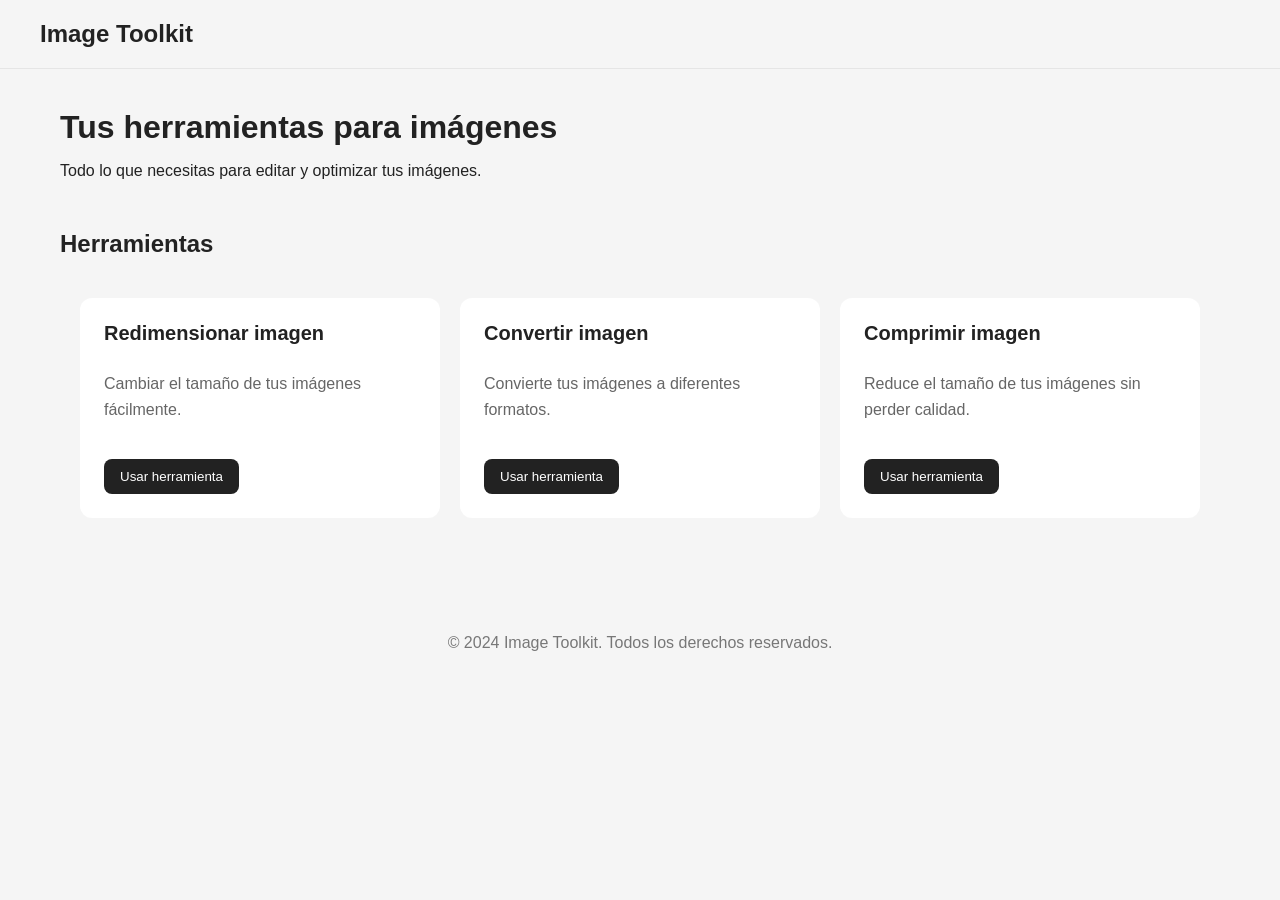
==== index.html @ 68550a54 "Toolkit Domingo 6 de septiembre del 2026" ====
<!doctype html>
<html lang="es">
  <head>
    <meta charset="UTF-8" />
    <meta name="viewport" content="width=device-width, initial-scale=1.0" />
    <title>Document</title>
    <link rel="stylesheet" href="CSS/style.css" />
  </head>
  <body>
    <header>
      <h1>Image Toolkit</h1>

      <nav>
        <a href="#"></a>
        <a href="#"></a>
      </nav>

    </header>

    <main>
        <h2>Tus herramientas para imágenes</h2>
        <p>Todo lo que necesitas para editar y optimizar tus imágenes.</p>

        <section>
            <h2>Herramientas</h2>

            <div class="tools">
                <article class="tool">
                    <h3>Redimensionar imagen</h3>
                    <p>Cambiar el tamaño de tus imágenes fácilmente.</p>
                    <button>Usar herramienta</button>
                </article>

                <article class="tool">
                    <h3>Convertir imagen</h3>
                    <p>Convierte tus imágenes a diferentes formatos.</p>
                    <button>Usar herramienta</button>
                </article>

                <article class="tool">
                    <h3>Comprimir imagen</h3>
                    <p>Reduce el tamaño de tus imágenes sin perder calidad.</p>
                    <button>Usar herramienta</button>
                </article>
            </div>
        </section>
    </main>

    <footer>
        <p>&copy; 2024 Image Toolkit. Todos los derechos reservados.</p>
    </footer>
  </body>
</html>
---- CSS/style.css ----
* {
    box-sizing: border-box;
}

body {
    margin: 0;
}

body{
    font-family:Arial, Helvetica, sans-serif;
    background-color: #f5f5f5f1;
    color: #222;
}

header {
    padding: 20px 40px;
    display: flex;
    justify-content: space-between;
    align-items: center;
}

nav {
    display: flex;
    gap: 20px;
}

nav a {
    text-decoration: none;
    color: #222;
}

.tools {
    display:grid;
    grid-template-columns: repeat(3, 1fr);
    gap: 20px;
    padding: 20px;
}

article {
    background-color: white;
    padding: 24px;
    border-radius: 12px;
}

main {
    max-width: 1200px;
    margin: 40px auto;
    padding: 0 20px;
}

main > h2 {
    font-size: 32px;
    margin-bottom: 10px;
}

.tools article h3 {
   margin-top: 0;
}

.tools article p {
   color: #666;
}

button {
    border: none;
    padding: 10px 16px;
    border-radius: 8px;
    cursor: pointer;
}

header {
   border-bottom: 1px solid #e5e5e5;
}

header h1 {
    font-size: 24px;
    margin: 0;
}

nav a {
    transition: color 0.2s ease;
}

button {
    background-color: #222;
    color: white;
    transition: background-color 0.2s ease,opacity 0.2s ease;
}

button:hover {
   transform: translateY(-2px);
   opacity: 0.9;
}

footer {
    text-align: center;
    padding: 40px 20px;
    color: #777;
}

@media (max-width: 700px) {
    header {
        flex-direction: column;
        gap: 15px;
        padding: 20px;
    }

    .tools {
        grid-template-columns: 1fr;
    }
}

section {
    margin-top: 50px;
}

.tools article {
    display: flex;
    flex-direction: column;
}

.tools article button {
    margin-top: auto;
    align-self: flex-start;
}

.tool article:hover {
    transform: translateY(-4px);
}

.tools article {
    transition: transform 0.2s ease;
}

.tools article {
    min-height: 220px;
}

.tools article h3 {
    font-size: 20px;
    margin-bottom: 10px;
}

.tools article p {
    line-height: 1.6;
}
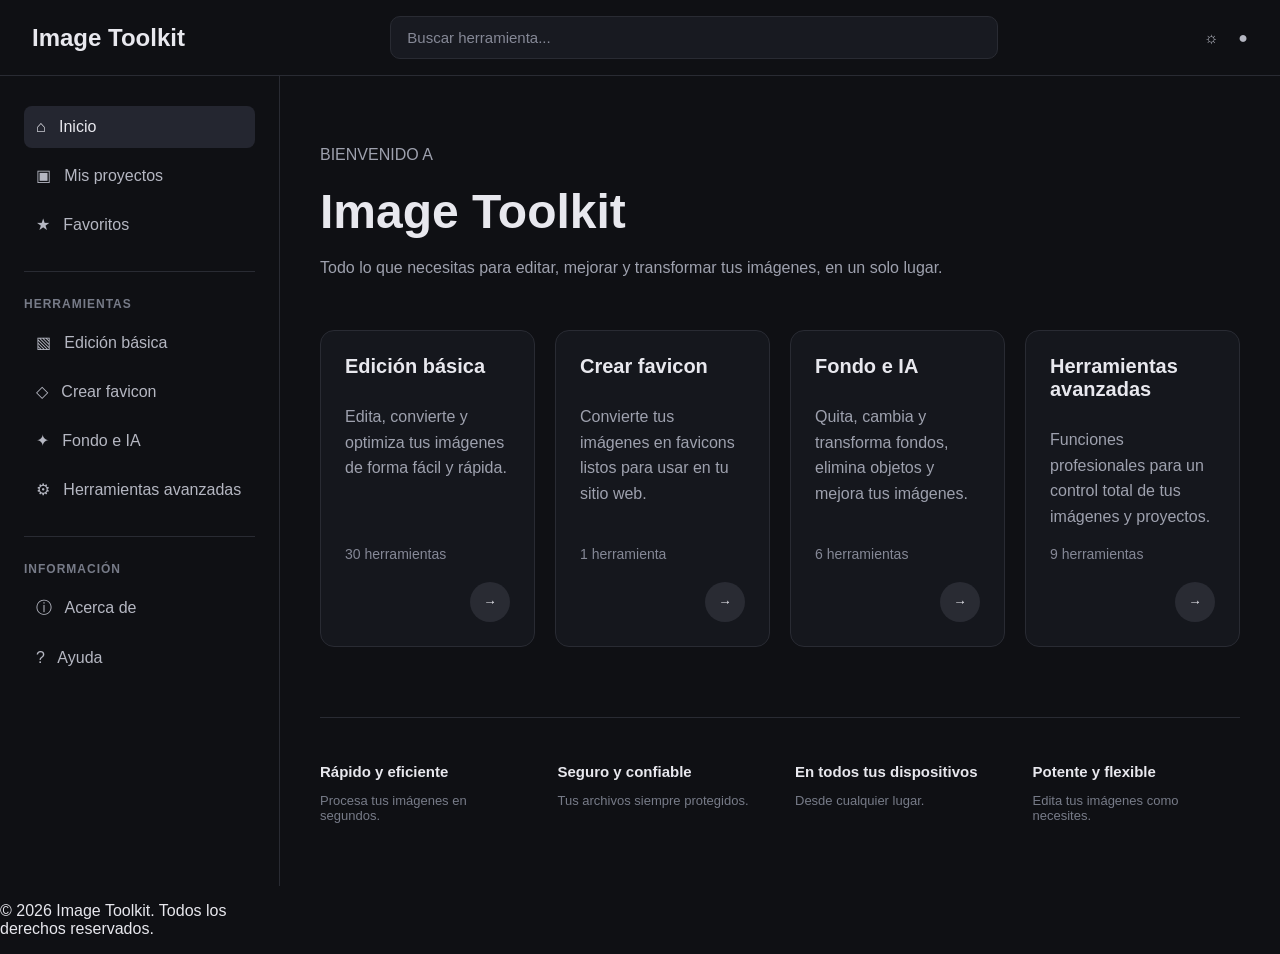
==== commit cffe3917: "image toolkit reestructuración" ====
--- a/index.html
+++ b/index.html
@@ -10,44 +10,108 @@
     <header>
       <h1>Image Toolkit</h1>
 
+      <div class="search">
+        <input type="text" placeholder="Buscar herramienta...">
+      </div>
+
       <nav>
-        <a href="#"></a>
-        <a href="#"></a>
+        <a href="#">☼</a>
+        <a href="#">●</a>
       </nav>
-
     </header>
 
+    <aside>
+      <a href="#" class="active">⌂ &nbsp; Inicio</a>
+      <a href="#">▣ &nbsp; Mis proyectos</a>
+      <a href="#">★ &nbsp; Favoritos</a>
+
+      <hr>
+
+      <p>HERRAMIENTAS</p>
+
+      <a href="#">▧ &nbsp; Edición básica</a>
+      <a href="#">◇ &nbsp; Crear favicon</a>
+      <a href="#">✦ &nbsp; Fondo e IA</a>
+      <a href="#">⚙ &nbsp; Herramientas avanzadas</a>
+
+      <hr>
+
+      <p>INFORMACIÓN</p>
+
+      <a href="#">ⓘ &nbsp; Acerca de</a>
+      <a href="#">? &nbsp; Ayuda</a>
+    </aside>
+
     <main>
-        <h2>Tus herramientas para imágenes</h2>
-        <p>Todo lo que necesitas para editar y optimizar tus imágenes.</p>
+      <section class="hero">
+        <p>BIENVENIDO A</p>
+        <h2>Image Toolkit</h2>
+        <p>Todo lo que necesitas para editar, mejorar y transformar tus
+          imágenes, en un solo lugar.</p>
+      </section>
 
-        <section>
-            <h2>Herramientas</h2>
+      <section class="tool-categories">
 
-            <div class="tools">
-                <article class="tool">
-                    <h3>Redimensionar imagen</h3>
-                    <p>Cambiar el tamaño de tus imágenes fácilmente.</p>
-                    <button>Usar herramienta</button>
-                </article>
+        <article class="tool-card">
+          <h3>Edición básica</h3>
+          <p>Edita, convierte y optimiza tus imágenes de forma fácil y
+            rápida.</p>
+          <span>30 herramientas</span>
+          <button>→</button>
+        </article>
 
-                <article class="tool">
-                    <h3>Convertir imagen</h3>
-                    <p>Convierte tus imágenes a diferentes formatos.</p>
-                    <button>Usar herramienta</button>
-                </article>
+        <article class="tool-card">
+          <h3>Crear favicon</h3>
+          <p>Convierte tus imágenes en favicons listos para usar en tu sitio
+            web.</p>
+          <span>1 herramienta</span>
+          <button>→</button>
+        </article>
 
-                <article class="tool">
-                    <h3>Comprimir imagen</h3>
-                    <p>Reduce el tamaño de tus imágenes sin perder calidad.</p>
-                    <button>Usar herramienta</button>
-                </article>
-            </div>
-        </section>
+        <article class="tool-card">
+          <h3>Fondo e IA</h3>
+          <p>Quita, cambia y transforma fondos, elimina objetos y mejora tus
+            imágenes.</p>
+          <span>6 herramientas</span>
+          <button>→</button>
+        </article>
+
+        <article class="tool-card">
+          <h3>Herramientas avanzadas</h3>
+          <p>Funciones profesionales para un control total de tus imágenes y
+            proyectos.</p>
+          <span>9 herramientas</span>
+          <button>→</button>
+        </article>
+
+      </section>
+
+      <section class="features">
+        <div>
+          <h3>Rápido y eficiente</h3>
+          <p>Procesa tus imágenes en segundos.</p>
+        </div>
+
+        <div>
+          <h3>Seguro y confiable</h3>
+          <p>Tus archivos siempre protegidos.</p>
+        </div>
+
+        <div>
+          <h3>En todos tus dispositivos</h3>
+          <p>Desde cualquier lugar.</p>
+        </div>
+
+        <div>
+          <h3>Potente y flexible</h3>
+          <p>Edita tus imágenes como necesites.</p>
+        </div>
+      </section>
+
     </main>
 
     <footer>
-        <p>&copy; 2024 Image Toolkit. Todos los derechos reservados.</p>
+      <p>&copy; 2026 Image Toolkit. Todos los derechos reservados.</p>
     </footer>
   </body>
 </html>
--- a/CSS/style.css
+++ b/CSS/style.css
@@ -4,20 +4,57 @@
 
 body {
     margin: 0;
-}
-
-body{
-    font-family:Arial, Helvetica, sans-serif;
-    background-color: #f5f5f5f1;
-    color: #222;
-}
+    font-family: Arial, Helvetica, sans-serif;
+    background-color: #0f1014;
+    color: #e8e8ee;
+
+    display: grid;
+    grid-template-columns: 280px 1fr;
+    grid-template-rows: 76px 1fr;
+    min-height: 100vh;
+}
+
+/* HEADER */
 
 header {
-    padding: 20px 40px;
+    grid-column: 1 / -1;
+
+    padding: 20px 32px;
     display: flex;
     justify-content: space-between;
     align-items: center;
-}
+
+    border-bottom: 1px solid #292b33;
+}
+
+header h1 {
+    font-size: 24px;
+    margin: 0;
+}
+
+/* BUSCADOR */
+
+.search {
+    width: 50%;
+}
+
+.search input {
+    width: 100%;
+    padding: 12px 16px;
+
+    background-color: #181a21;
+    border: 1px solid #292b33;
+    border-radius: 10px;
+
+    color: #e8e8ee;
+    font-size: 15px;
+}
+
+.search input::placeholder {
+    color: #858896;
+}
+
+/* NAVEGACIÓN */
 
 nav {
     display: flex;
@@ -26,121 +63,239 @@
 
 nav a {
     text-decoration: none;
-    color: #222;
-}
-
-.tools {
-    display:grid;
-    grid-template-columns: repeat(3, 1fr);
+    color: #b5b7c2;
+
+    transition: color 0.2s ease;
+}
+
+nav a:hover {
+    color: #d8d9e2;
+}
+
+/* SIDEBAR */
+
+aside {
+    grid-column: 1;
+    grid-row: 2;
+
+    padding: 30px 24px;
+
+    border-right: 1px solid #292b33;
+}
+
+aside a {
+    display: block;
+
+    padding: 12px;
+    margin-bottom: 6px;
+
+    text-decoration: none;
+    color: #b5b7c2;
+
+    border-radius: 8px;
+}
+
+aside a:hover {
+    background-color: #191b22;
+    color: #e8e8ee;
+}
+
+aside hr {
+    border: none;
+    border-top: 1px solid #292b33;
+    margin: 25px 0;
+}
+
+aside p {
+    color: #777b88;
+    font-size: 14px;
+}
+
+/* CONTENIDO PRINCIPAL */
+
+main {
+    grid-column: 2;
+    grid-row: 2;
+
+    max-width: 1200px;
+    width: 100%;
+
+    margin: 0 auto;
+    padding: 50px 40px;
+}
+
+/* BIENVENIDA */
+
+.hero {
+    margin-bottom: 50px;
+}
+
+.hero h2 {
+    font-size: 48px;
+    margin: 10px 0;
+}
+
+.hero p {
+    color: #9ea1ae;
+    line-height: 1.6;
+}
+
+/* TARJETAS */
+
+.tool-categories {
+    display: grid;
+    grid-template-columns: repeat(4, 1fr);
     gap: 20px;
-    padding: 20px;
-}
-
-article {
-    background-color: white;
+}
+
+.tool-card {
+    min-height: 300px;
+
     padding: 24px;
-    border-radius: 12px;
-}
-
-main {
-    max-width: 1200px;
-    margin: 40px auto;
-    padding: 0 20px;
-}
-
-main > h2 {
-    font-size: 32px;
-    margin-bottom: 10px;
-}
-
-.tools article h3 {
-   margin-top: 0;
-}
-
-.tools article p {
-   color: #666;
-}
+
+    background-color: #15171d;
+    border: 1px solid #292b33;
+    border-radius: 14px;
+
+    display: flex;
+    flex-direction: column;
+
+    transition: transform 0.2s ease, border-color 0.2s ease;
+}
+
+.tool-card:hover {
+    transform: translateY(-4px);
+    border-color: #4a465b;
+}
+
+.tool-card h3 {
+    font-size: 20px;
+    margin: 0 0 10px;
+}
+
+.tool-card p {
+    color: #9ea1ae;
+    line-height: 1.6;
+}
+
+.tool-card span {
+    margin-top: auto;
+    color: #858896;
+    font-size: 14px;
+}
+
+/* BOTONES */
 
 button {
     border: none;
     padding: 10px 16px;
+
+    background-color: #292b33;
+    color: #e8e8ee;
+
     border-radius: 8px;
     cursor: pointer;
-}
-
-header {
-   border-bottom: 1px solid #e5e5e5;
-}
-
-header h1 {
-    font-size: 24px;
-    margin: 0;
-}
-
-nav a {
-    transition: color 0.2s ease;
-}
-
-button {
-    background-color: #222;
-    color: white;
-    transition: background-color 0.2s ease,opacity 0.2s ease;
+
+    transition: transform 0.2s ease, opacity 0.2s ease;
 }
 
 button:hover {
-   transform: translateY(-2px);
-   opacity: 0.9;
-}
-
-footer {
-    text-align: center;
-    padding: 40px 20px;
-    color: #777;
+    transform: translateY(-2px);
+    opacity: 0.9;
+}
+
+/* CARACTERÍSTICAS */
+
+.features {
+    display: grid;
+    grid-template-columns: repeat(4, 1fr);
+
+    gap: 30px;
+
+    margin-top: 70px;
+    padding-top: 30px;
+
+    border-top: 1px solid #292b33;
+}
+
+.features h3 {
+    font-size: 15px;
+    margin-bottom: 8px;
+}
+
+.features p {
+    color: #777b88;
+    font-size: 13px;
+}
+
+/* RESPONSIVE */
+
+@media (max-width: 900px) {
+    .tool-categories {
+        grid-template-columns: repeat(2, 1fr);
+    }
+
+    .features {
+        grid-template-columns: repeat(2, 1fr);
+    }
 }
 
 @media (max-width: 700px) {
+    body {
+        display: block;
+    }
+
     header {
         flex-direction: column;
         gap: 15px;
         padding: 20px;
     }
 
-    .tools {
+    .search {
+        width: 100%;
+    }
+
+    aside {
+        border-right: none;
+        border-bottom: 1px solid #292b33;
+    }
+
+    main {
+        padding: 30px 20px;
+    }
+
+    .hero h2 {
+        font-size: 36px;
+    }
+
+    .tool-categories {
         grid-template-columns: 1fr;
     }
-}
-
-section {
-    margin-top: 50px;
-}
-
-.tools article {
-    display: flex;
-    flex-direction: column;
-}
-
-.tools article button {
-    margin-top: auto;
-    align-self: flex-start;
-}
-
-.tool article:hover {
-    transform: translateY(-4px);
-}
-
-.tools article {
-    transition: transform 0.2s ease;
-}
-
-.tools article {
-    min-height: 220px;
-}
-
-.tools article h3 {
-    font-size: 20px;
-    margin-bottom: 10px;
-}
-
-.tools article p {
-    line-height: 1.6;
-}+
+    .features {
+        grid-template-columns: 1fr;
+    }
+}
+
+aside p {
+    margin: 0 0 10px;
+    color: #777b88;
+    font-size: 12px;
+    font-weight: bold;
+    letter-spacing: 1px;
+}
+
+aside a.active {
+    background-color: #242630;
+    color: #e8e8ee;
+}
+
+.tool-card button {
+    margin-top: 20px;
+    align-self: flex-end;
+    width: 40px;
+    height: 40px;
+    padding: 0;
+    border-radius: 50%;
+}
+
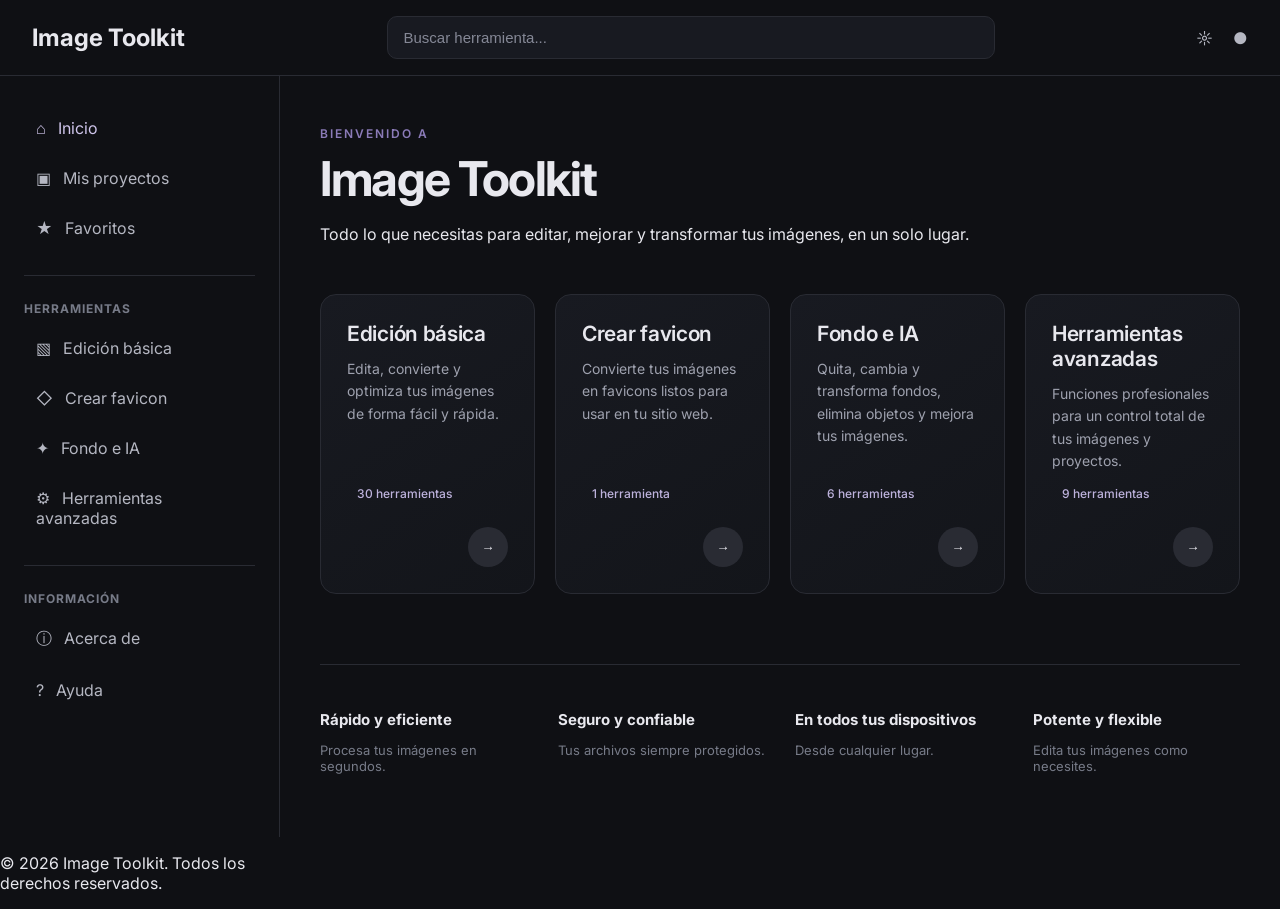
==== commit 2c1b02bb: "image toolkit Ajuste pequeño de algunas animaciones y ajuste de tarjetas, títulos y párrafos" ====
--- a/index.html
+++ b/index.html
@@ -5,6 +5,9 @@
     <meta name="viewport" content="width=device-width, initial-scale=1.0" />
     <title>Document</title>
     <link rel="stylesheet" href="CSS/style.css" />
+    <link rel="preconnect" href="https://fonts.googleapis.com">
+    <link rel="preconnect" href="https://fonts.gstatic.com" crossorigin>
+    <link href="https://fonts.googleapis.com/css2?family=Inter:wght@400;500;600;700&display=swap" rel="stylesheet">
   </head>
   <body>
     <header>
--- a/CSS/style.css
+++ b/CSS/style.css
@@ -2,9 +2,14 @@
     box-sizing: border-box;
 }
 
+:root{
+    --accent-color: #8b7bb8;
+    --acent-soft:#29243a;
+}
+
 body {
     margin: 0;
-    font-family: Arial, Helvetica, sans-serif;
+    font-family: 'Inter', sans-serif;
     background-color: #0f1014;
     color: #e8e8ee;
 
@@ -131,13 +136,18 @@
 }
 
 .hero h2 {
+    margin: 0 0 14px;
     font-size: 48px;
-    margin: 10px 0;
-}
-
-.hero p {
-    color: #9ea1ae;
-    line-height: 1.6;
+    font-weight: 700;
+    letter-spacing: -1.5px;
+}
+
+.hero p:first-child {
+     margin: 0 0 8px;
+     color: #8b7bb8;
+     font-size: 12px;
+     font-weight: 600;
+     letter-spacing: 2px;
 }
 
 /* TARJETAS */
@@ -150,38 +160,51 @@
 
 .tool-card {
     min-height: 300px;
-
-    padding: 24px;
-
-    background-color: #15171d;
+    padding: 26px; 
+    
+    background: linear-gradient(145deg, #181a21, #13151a);
+
     border: 1px solid #292b33;
-    border-radius: 14px;
+    border-radius: 16px;
 
     display: flex;
     flex-direction: column;
 
-    transition: transform 0.2s ease, border-color 0.2s ease;
+    transition: transform 0.2s ease, border-color 0.2s ease, box-shadow 0.2s ease;
 }
 
 .tool-card:hover {
     transform: translateY(-4px);
-    border-color: #4a465b;
+    border-color: #51476d;
+    box-shadow: 0 10px 30px rgba(0, 0, 0, 0.25);
 }
 
 .tool-card h3 {
-    font-size: 20px;
-    margin: 0 0 10px;
+   font-size: 21px;
+   font-weight: 600;
+   margin: 0 0 12px;
+   letter-spacing: -0.3px;
 }
 
 .tool-card p {
+    margin: 0;
     color: #9ea1ae;
     line-height: 1.6;
+    font-size: 14px;
 }
 
 .tool-card span {
-    margin-top: auto;
-    color: #858896;
-    font-size: 14px;
+    margin-top:auto;
+    align-self: flex-start;
+
+    padding: 6px 10px;
+
+    background-color: var(--accent--soft);
+    color: #bdb2dc;
+
+    border-radius: 6px;
+    font-size: 12px;
+    font-weight: 500;
 }
 
 /* BOTONES */
@@ -286,8 +309,8 @@
 }
 
 aside a.active {
-    background-color: #242630;
-    color: #e8e8ee;
+    background-color: var(--accent--soft);
+    color: #cfc5eb;
 }
 
 .tool-card button {
@@ -299,3 +322,10 @@
     border-radius: 50%;
 }
 
+aside a {
+    transition: background-color 0.2s ease, color 0.2s ease, transform 0.2s ease;
+}
+
+aside a:hover {
+    transform: translateX(4px);
+}
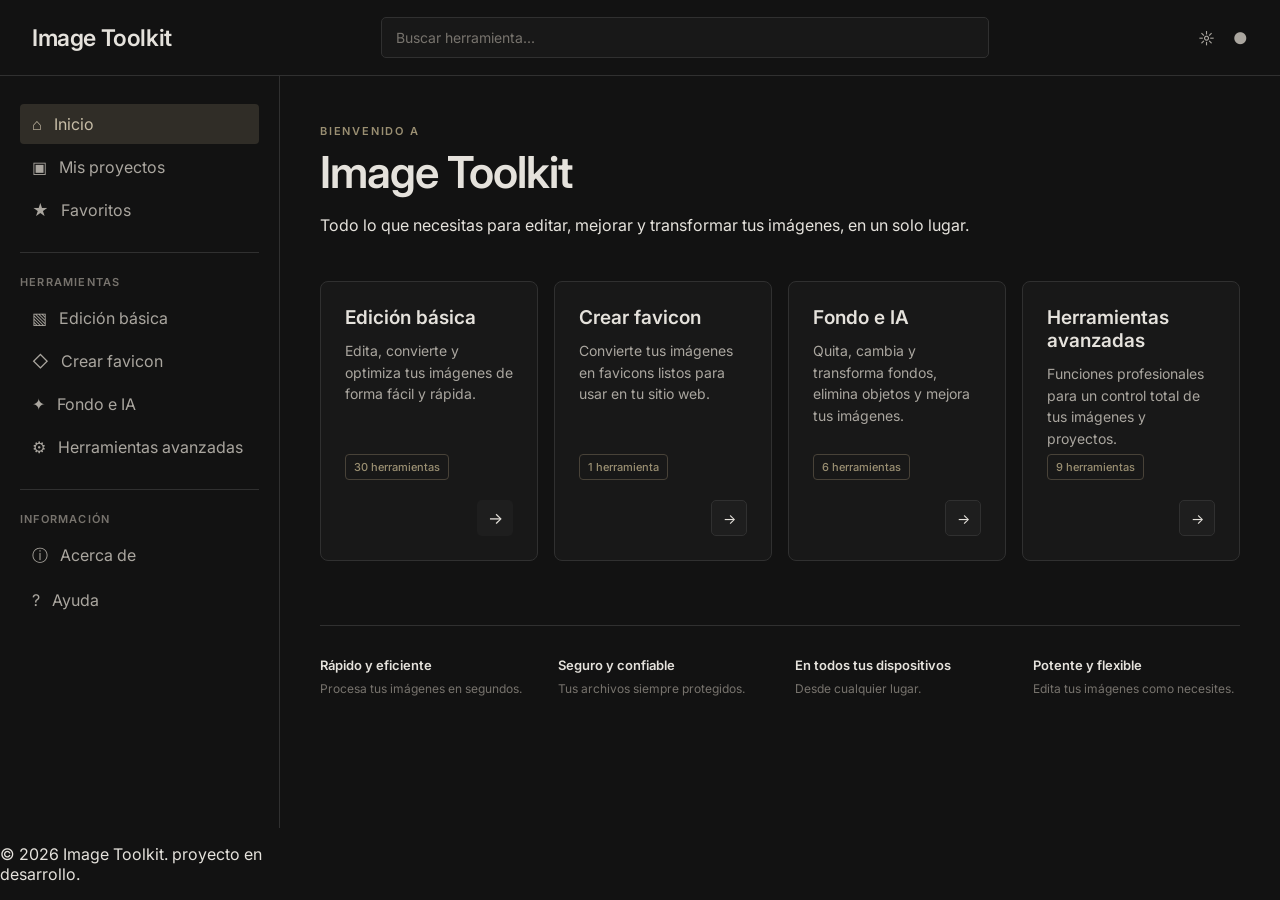
==== commit ab7528e4: "." ====
--- a/index.html
+++ b/index.html
@@ -4,7 +4,7 @@
     <meta charset="UTF-8" />
     <meta name="viewport" content="width=device-width, initial-scale=1.0" />
     <title>Document</title>
-    <link rel="stylesheet" href="CSS/style.css" />
+    <link rel="stylesheet" href="CSS/main.css" />
     <link rel="preconnect" href="https://fonts.googleapis.com">
     <link rel="preconnect" href="https://fonts.gstatic.com" crossorigin>
     <link href="https://fonts.googleapis.com/css2?family=Inter:wght@400;500;600;700&display=swap" rel="stylesheet">
@@ -60,7 +60,7 @@
           <p>Edita, convierte y optimiza tus imágenes de forma fácil y
             rápida.</p>
           <span>30 herramientas</span>
-          <button>→</button>
+          <a href="editors/edicion-basica.html" class="tool-button">→</a>
         </article>
 
         <article class="tool-card">
@@ -114,7 +114,7 @@
     </main>
 
     <footer>
-      <p>&copy; 2026 Image Toolkit. Todos los derechos reservados.</p>
+      <p>&copy; 2026 Image Toolkit. proyecto en desarrollo.</p>
     </footer>
   </body>
 </html>
--- a/CSS/main.css
+++ b/CSS/main.css
@@ -0,0 +1,511 @@
+* {
+    box-sizing: border-box;
+}
+
+:root {
+    --accent-color: #9a8f72;
+    --accent-soft: #302d27;
+
+    --background: #121212;
+    --surface: #181818;
+    --surface-light: #1e1e1e;
+
+    --border: #303030;
+
+    --text: #e5e2dc;
+    --text-soft: #aaa69f;
+    --text-muted: #77736d;
+}
+
+body {
+    margin: 0;
+    font-family: "Inter", sans-serif;
+
+    background-color: var(--background);
+    color: var(--text);
+
+    display: grid;
+
+    grid-template-columns: 280px 1fr;
+    grid-template-rows: 76px 1fr;
+
+    min-height: 100vh;
+}
+
+
+/* =========================
+   ANIMACIÓN DE ENTRADA
+   ========================= */
+
+@keyframes aparecer {
+    from {
+        opacity: 0;
+        transform: translateY(12px);
+    }
+
+    to {
+        opacity: 1;
+        transform: translateY(0);
+    }
+}
+
+header {
+    grid-column: 1 / -1;
+
+    padding: 20px 32px;
+
+    display: flex;
+    justify-content: space-between;
+    align-items: center;
+
+    border-bottom: 1px solid var(--border);
+
+    animation: aparecer 0.5s ease;
+}
+
+
+/* =========================
+   HEADER
+   ========================= */
+
+header h1 {
+    margin: 0;
+
+    font-size: 23px;
+    font-weight: 600;
+    letter-spacing: -0.4px;
+}
+
+
+/* =========================
+   BUSCADOR
+   ========================= */
+
+.search {
+    width: 50%;
+}
+
+.search input {
+    width: 100%;
+
+    padding: 11px 14px;
+
+    background-color: var(--surface);
+    border: 1px solid var(--border);
+    border-radius: 5px;
+
+    color: var(--text);
+    font-family: inherit;
+    font-size: 14px;
+
+    outline: none;
+}
+
+.search input:focus {
+    border-color: #55504a;
+}
+
+.search input::placeholder {
+    color: var(--text-muted);
+}
+
+
+/* =========================
+   NAVEGACIÓN
+   ========================= */
+
+nav {
+    display: flex;
+    gap: 18px;
+}
+
+nav a {
+    color: var(--text-soft);
+    text-decoration: none;
+
+    transition: color 0.15s ease;
+}
+
+nav a:hover {
+    color: var(--text);
+}
+
+
+/* =========================
+   SIDEBAR
+   ========================= */
+
+aside {
+    grid-column: 1;
+    grid-row: 2;
+
+    padding: 28px 20px;
+
+    border-right: 1px solid var(--border);
+
+    animation: aparecer 0.6s ease;
+}
+
+aside a {
+    display: block;
+
+    padding: 10px 12px;
+    margin-bottom: 3px;
+
+    color: var(--text-soft);
+    text-decoration: none;
+
+    border-radius: 4px;
+
+    transition:
+        background-color 0.15s ease,
+        color 0.15s ease,
+        transform 0.2s ease;
+}
+
+
+/* Animación lateral del menú */
+
+aside a:hover {
+    background-color: var(--surface-light);
+    color: var(--text);
+
+    transform: translateX(5px);
+}
+
+aside a.active {
+    background-color: var(--accent-soft);
+    color: #c7bda7;
+}
+
+aside hr {
+    border: none;
+    border-top: 1px solid var(--border);
+
+    margin: 22px 0;
+}
+
+aside p {
+    margin: 0 0 9px;
+
+    color: var(--text-muted);
+
+    font-size: 11px;
+    font-weight: 600;
+    letter-spacing: 1.2px;
+}
+
+
+/* =========================
+   CONTENIDO PRINCIPAL
+   ========================= */
+
+main {
+    grid-column: 2;
+    grid-row: 2;
+
+    max-width: 1200px;
+    width: 100%;
+
+    margin: 0 auto;
+
+    padding: 48px 40px;
+
+    animation: aparecer 0.7s ease;
+}
+
+
+/* =========================
+   BIENVENIDA
+   ========================= */
+
+.hero {
+    margin-bottom: 46px;
+}
+
+.hero h2 {
+    margin: 0 0 12px;
+
+    font-size: 44px;
+    font-weight: 600;
+    letter-spacing: -1px;
+}
+
+.hero p:first-child {
+    margin: 0 0 7px;
+
+    color: var(--accent-color);
+
+    font-size: 11px;
+    font-weight: 600;
+    letter-spacing: 1.8px;
+}
+
+
+/* =========================
+   TARJETAS
+   ========================= */
+
+.tool-categories {
+    display: grid;
+
+    grid-template-columns: repeat(4, 1fr);
+
+    gap: 16px;
+}
+
+.tool-card {
+    min-height: 280px;
+
+    padding: 24px;
+
+    background-color: var(--surface);
+
+    border: 1px solid var(--border);
+    border-radius: 8px;
+
+    display: flex;
+    flex-direction: column;
+
+    transition:
+        transform 0.25s ease,
+        border-color 0.2s ease,
+        background-color 0.2s ease;
+
+    animation: aparecer 0.7s ease backwards;
+}
+
+
+/* Entrada escalonada de las tarjetas */
+
+.tool-card:nth-child(1) {
+    animation-delay: 0.1s;
+}
+
+.tool-card:nth-child(2) {
+    animation-delay: 0.2s;
+}
+
+.tool-card:nth-child(3) {
+    animation-delay: 0.3s;
+}
+
+.tool-card:nth-child(4) {
+    animation-delay: 0.4s;
+}
+
+
+/* Animación de levantar tarjeta */
+
+.tool-card:hover {
+    transform: translateY(-7px);
+
+    background-color: var(--surface-light);
+    border-color: #44423e;
+}
+
+.tool-card h3 {
+    margin: 0 0 11px;
+
+    font-size: 19px;
+    font-weight: 600;
+}
+
+.tool-card p {
+    margin: 0;
+
+    color: var(--text-soft);
+
+    line-height: 1.55;
+    font-size: 14px;
+}
+
+.tool-card span {
+    margin-top: auto;
+    align-self: flex-start;
+
+    padding: 5px 8px;
+
+    background-color: transparent;
+
+    color: var(--accent-color);
+
+    border: 1px solid #484238;
+    border-radius: 4px;
+
+    font-size: 11px;
+    font-weight: 500;
+}
+
+
+/* =========================
+   BOTONES
+   ========================= */
+
+button {
+    border: 1px solid var(--border);
+
+    padding: 9px 15px;
+
+    background-color: var(--surface-light);
+    color: var(--text);
+
+    border-radius: 5px;
+
+    font-family: inherit;
+    font-size: 14px;
+
+    cursor: pointer;
+
+    transition:
+        background-color 0.15s ease,
+        border-color 0.15s ease,
+        transform 0.2s ease;
+}
+
+button:hover {
+    background-color: #252525;
+    border-color: #454545;
+
+    transform: translateY(-2px);
+}
+
+
+/* =========================
+   BOTÓN DE LAS TARJETAS
+   ========================= */
+
+.tool-card button,
+.tool-button {
+    margin-top: 20px;
+    align-self: flex-end;
+
+    width: 36px;
+    height: 36px;
+
+    padding: 0;
+
+    display: flex;
+    align-items: center;
+    justify-content: center;
+
+    border-radius: 5px;
+}
+
+.tool-button {
+    background-color: var(--surface-light);
+    color: var(--text);
+
+    text-decoration: none;
+    cursor: pointer;
+
+    transition:
+        background-color 0.15s ease,
+        border-color 0.15s ease,
+        transform 0.2s ease;
+}
+
+.tool-button:hover {
+    background-color: #292929;
+    border-color: #454545;
+
+    transform: translateX(3px);
+}
+
+
+/* =========================
+   CARACTERÍSTICAS
+   ========================= */
+
+.features {
+    display: grid;
+
+    grid-template-columns: repeat(4, 1fr);
+
+    gap: 30px;
+
+    margin-top: 64px;
+    padding-top: 28px;
+
+    border-top: 1px solid var(--border);
+
+    animation: aparecer 0.8s ease;
+}
+
+.features div {
+    padding: 3px 0;
+}
+
+.features h3 {
+    margin: 0 0 7px;
+
+    color: var(--text);
+
+    font-size: 13px;
+    font-weight: 600;
+}
+
+.features p {
+    margin: 0;
+
+    color: var(--text-muted);
+
+    font-size: 12px;
+    line-height: 1.55;
+}
+
+
+/* =========================
+   RESPONSIVE
+   ========================= */
+
+@media (max-width: 900px) {
+
+    .tool-categories {
+        grid-template-columns: repeat(2, 1fr);
+    }
+
+    .features {
+        grid-template-columns: repeat(2, 1fr);
+    }
+}
+
+
+@media (max-width: 700px) {
+
+    body {
+        display: block;
+    }
+
+    header {
+        flex-direction: column;
+        gap: 15px;
+
+        padding: 20px;
+    }
+
+    .search {
+        width: 100%;
+    }
+
+    aside {
+        border-right: none;
+        border-bottom: 1px solid var(--border);
+    }
+
+    main {
+        padding: 30px 20px;
+    }
+
+    .hero h2 {
+        font-size: 36px;
+    }
+
+    .tool-categories {
+        grid-template-columns: 1fr;
+    }
+
+    .features {
+        grid-template-columns: 1fr;
+    }
+}
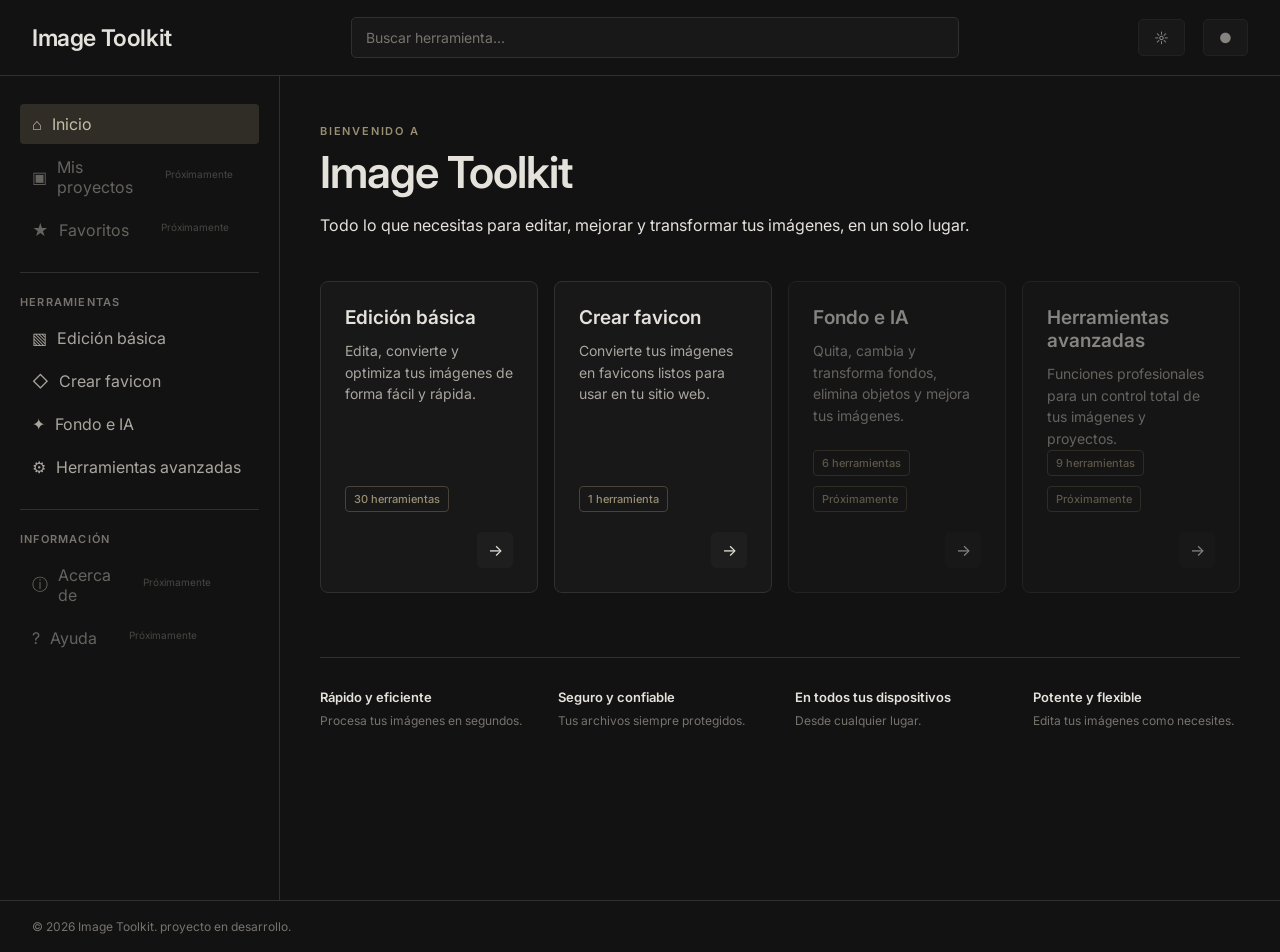
==== commit 006cc853: "8-11-2026 Reestructuracion del proyecto image toolkit" ====
--- a/index.html
+++ b/index.html
@@ -3,49 +3,52 @@
   <head>
     <meta charset="UTF-8" />
     <meta name="viewport" content="width=device-width, initial-scale=1.0" />
-    <title>Document</title>
+    <title>Image Toolkit — Edita, mejora y transforma tus imágenes</title>
+    <meta name="description" content="Edita, mejora y transforma tus imágenes con Image Toolkit.">
     <link rel="stylesheet" href="CSS/main.css" />
     <link rel="preconnect" href="https://fonts.googleapis.com">
     <link rel="preconnect" href="https://fonts.gstatic.com" crossorigin>
     <link href="https://fonts.googleapis.com/css2?family=Inter:wght@400;500;600;700&display=swap" rel="stylesheet">
   </head>
   <body>
-    <header>
+    <header class="site-header">
       <h1>Image Toolkit</h1>
 
       <div class="search">
-        <input type="text" placeholder="Buscar herramienta...">
+        <input type="text" aria-label="Buscar herramienta" placeholder="Buscar herramienta...">
       </div>
 
-      <nav>
-        <a href="#">☼</a>
-        <a href="#">●</a>
+      <nav class="site-nav" aria-label="Acciones del sitio">
+        <button type="button" aria-label="Cambiar tema" title="Próximamente" disabled>☼</button>
+        <button type="button" aria-label="Perfil" title="Próximamente" disabled>●</button>
       </nav>
     </header>
 
-    <aside>
-      <a href="#" class="active">⌂ &nbsp; Inicio</a>
-      <a href="#">▣ &nbsp; Mis proyectos</a>
-      <a href="#">★ &nbsp; Favoritos</a>
+    <aside class="site-sidebar">
+      <nav class="sidebar-nav" aria-label="Principal">
+        <a href="index.html" aria-current="page"><span aria-hidden="true">⌂</span>Inicio</a>
+        <a class="is-disabled" aria-disabled="true"><span aria-hidden="true">▣</span>Mis proyectos<span class="coming-soon">Próximamente</span></a>
+        <a class="is-disabled" aria-disabled="true"><span aria-hidden="true">★</span>Favoritos<span class="coming-soon">Próximamente</span></a>
 
-      <hr>
+        <hr>
 
-      <p>HERRAMIENTAS</p>
+        <p>HERRAMIENTAS</p>
 
-      <a href="#">▧ &nbsp; Edición básica</a>
-      <a href="#">◇ &nbsp; Crear favicon</a>
-      <a href="#">✦ &nbsp; Fondo e IA</a>
-      <a href="#">⚙ &nbsp; Herramientas avanzadas</a>
+        <a href="editors/edicion-basica.html"><span aria-hidden="true">▧</span>Edición básica</a>
+        <a href="editors/favicon.html"><span aria-hidden="true">◇</span>Crear favicon</a>
+        <a href="editors/fondo-ia.html"><span aria-hidden="true">✦</span>Fondo e IA</a>
+        <a href="editors/avanzadas.html"><span aria-hidden="true">⚙</span>Herramientas avanzadas</a>
 
-      <hr>
+        <hr>
 
-      <p>INFORMACIÓN</p>
+        <p>INFORMACIÓN</p>
 
-      <a href="#">ⓘ &nbsp; Acerca de</a>
-      <a href="#">? &nbsp; Ayuda</a>
+        <a class="is-disabled" aria-disabled="true"><span aria-hidden="true">ⓘ</span>Acerca de<span class="coming-soon">Próximamente</span></a>
+        <a class="is-disabled" aria-disabled="true"><span aria-hidden="true">?</span>Ayuda<span class="coming-soon">Próximamente</span></a>
+      </nav>
     </aside>
 
-    <main>
+    <main class="site-main">
       <section class="hero">
         <p>BIENVENIDO A</p>
         <h2>Image Toolkit</h2>
@@ -59,32 +62,34 @@
           <h3>Edición básica</h3>
           <p>Edita, convierte y optimiza tus imágenes de forma fácil y
             rápida.</p>
-          <span>30 herramientas</span>
-          <a href="editors/edicion-basica.html" class="tool-button">→</a>
+          <span class="tool-count">30 herramientas</span>
+          <a href="editors/edicion-basica.html" class="tool-button" aria-label="Abrir Edición básica">→</a>
         </article>
 
         <article class="tool-card">
           <h3>Crear favicon</h3>
           <p>Convierte tus imágenes en favicons listos para usar en tu sitio
             web.</p>
-          <span>1 herramienta</span>
-          <button>→</button>
+          <span class="tool-count">1 herramienta</span>
+          <a href="editors/favicon.html" class="tool-button" aria-label="Abrir Crear favicon">→</a>
         </article>
 
-        <article class="tool-card">
+        <article class="tool-card is-disabled">
           <h3>Fondo e IA</h3>
           <p>Quita, cambia y transforma fondos, elimina objetos y mejora tus
             imágenes.</p>
-          <span>6 herramientas</span>
-          <button>→</button>
+          <span class="tool-count">6 herramientas</span>
+          <span class="availability-label">Próximamente</span>
+          <a class="tool-button" aria-label="Fondo e IA: Próximamente" aria-disabled="true">→</a>
         </article>
 
-        <article class="tool-card">
+        <article class="tool-card is-disabled">
           <h3>Herramientas avanzadas</h3>
           <p>Funciones profesionales para un control total de tus imágenes y
             proyectos.</p>
-          <span>9 herramientas</span>
-          <button>→</button>
+          <span class="tool-count">9 herramientas</span>
+          <span class="availability-label">Próximamente</span>
+          <a class="tool-button" aria-label="Herramientas avanzadas: Próximamente" aria-disabled="true">→</a>
         </article>
 
       </section>
@@ -113,7 +118,7 @@
 
     </main>
 
-    <footer>
+    <footer class="site-footer">
       <p>&copy; 2026 Image Toolkit. proyecto en desarrollo.</p>
     </footer>
   </body>
--- a/CSS/main.css
+++ b/CSS/main.css
@@ -26,10 +26,37 @@
 
     display: grid;
 
-    grid-template-columns: 280px 1fr;
-    grid-template-rows: 76px 1fr;
+    grid-template-columns: 280px minmax(0, 1fr);
+    grid-template-rows: 76px 1fr auto;
 
     min-height: 100vh;
+}
+
+
+/* =========================
+   HEADER
+   ========================= */
+
+.site-header {
+    grid-column: 1 / -1;
+
+    padding: 20px 32px;
+
+    display: flex;
+    justify-content: space-between;
+    align-items: center;
+
+    border-bottom: 1px solid var(--border);
+
+    animation: aparecer 0.5s ease;
+}
+
+.site-header h1 {
+    margin: 0;
+
+    font-size: 23px;
+    font-weight: 600;
+    letter-spacing: -0.4px;
 }
 
 
@@ -49,33 +76,6 @@
     }
 }
 
-header {
-    grid-column: 1 / -1;
-
-    padding: 20px 32px;
-
-    display: flex;
-    justify-content: space-between;
-    align-items: center;
-
-    border-bottom: 1px solid var(--border);
-
-    animation: aparecer 0.5s ease;
-}
-
-
-/* =========================
-   HEADER
-   ========================= */
-
-header h1 {
-    margin: 0;
-
-    font-size: 23px;
-    font-weight: 600;
-    letter-spacing: -0.4px;
-}
-
 
 /* =========================
    BUSCADOR
@@ -114,19 +114,19 @@
    NAVEGACIÓN
    ========================= */
 
-nav {
+.site-nav {
     display: flex;
     gap: 18px;
 }
 
-nav a {
+.site-nav a {
     color: var(--text-soft);
     text-decoration: none;
 
     transition: color 0.15s ease;
 }
 
-nav a:hover {
+.site-nav a:hover {
     color: var(--text);
 }
 
@@ -135,7 +135,7 @@
    SIDEBAR
    ========================= */
 
-aside {
+.site-sidebar {
     grid-column: 1;
     grid-row: 2;
 
@@ -144,10 +144,17 @@
     border-right: 1px solid var(--border);
 
     animation: aparecer 0.6s ease;
-}
-
-aside a {
-    display: block;
+
+    position: sticky;
+    top: 0;
+    height: calc(100vh - 76px);
+    overflow-y: auto;
+}
+
+.site-sidebar a {
+    display: flex;
+    align-items: center;
+    gap: 10px;
 
     padding: 10px 12px;
     margin-bottom: 3px;
@@ -166,26 +173,36 @@
 
 /* Animación lateral del menú */
 
-aside a:hover {
+.site-sidebar a:hover {
     background-color: var(--surface-light);
     color: var(--text);
 
     transform: translateX(5px);
 }
 
-aside a.active {
+.site-sidebar a.active,
+.site-sidebar a[aria-current="page"] {
     background-color: var(--accent-soft);
     color: #c7bda7;
 }
 
-aside hr {
+.site-sidebar .coming-soon {
+    flex-basis: 100%;
+    margin-top: -6px;
+    margin-left: 22px;
+
+    color: var(--text-muted);
+    font-size: 10px;
+}
+
+.site-sidebar hr {
     border: none;
     border-top: 1px solid var(--border);
 
     margin: 22px 0;
 }
 
-aside p {
+.site-sidebar p {
     margin: 0 0 9px;
 
     color: var(--text-muted);
@@ -200,7 +217,7 @@
    CONTENIDO PRINCIPAL
    ========================= */
 
-main {
+.site-main {
     grid-column: 2;
     grid-row: 2;
 
@@ -212,6 +229,27 @@
     padding: 48px 40px;
 
     animation: aparecer 0.7s ease;
+}
+
+
+/* =========================
+   FOOTER
+   ========================= */
+
+.site-footer {
+    grid-column: 1 / -1;
+    grid-row: 3;
+
+    padding: 18px 32px;
+
+    border-top: 1px solid var(--border);
+    color: var(--text-muted);
+
+    font-size: 12px;
+}
+
+.site-footer p {
+    margin: 0;
 }
 
 
@@ -320,14 +358,13 @@
     font-size: 14px;
 }
 
-.tool-card span {
-    margin-top: auto;
+.tool-card .tool-count,
+.tool-card .availability-label {
     align-self: flex-start;
 
     padding: 5px 8px;
 
     background-color: transparent;
-
     color: var(--accent-color);
 
     border: 1px solid #484238;
@@ -335,6 +372,14 @@
 
     font-size: 11px;
     font-weight: 500;
+}
+
+.tool-card .tool-count {
+    margin-top: auto;
+}
+
+.tool-card .availability-label {
+    margin-top: 10px;
 }
 
 
@@ -370,12 +415,65 @@
     transform: translateY(-2px);
 }
 
+button:disabled,
+button:disabled:hover {
+    background-color: var(--surface-light);
+    border-color: var(--border);
+    cursor: not-allowed;
+    opacity: 0.55;
+    transform: none;
+}
+
+a:focus-visible,
+button:focus-visible,
+input:focus-visible {
+    outline: 2px solid var(--accent-color);
+    outline-offset: 3px;
+}
+
+.search input:focus-visible {
+    border-color: var(--accent-color);
+}
+
+.visually-hidden {
+    position: absolute;
+    width: 1px;
+    height: 1px;
+    padding: 0;
+    margin: -1px;
+    overflow: hidden;
+    clip: rect(0, 0, 0, 0);
+    white-space: nowrap;
+    border: 0;
+}
+
+.is-disabled {
+    opacity: 0.55;
+    cursor: not-allowed;
+}
+
+a.is-disabled:hover {
+    background-color: transparent;
+    color: var(--text-soft);
+    transform: none;
+}
+
+.tool-card.is-disabled:hover {
+    background-color: var(--surface);
+    border-color: var(--border);
+    transform: none;
+}
+
+.tool-button.is-disabled:hover {
+    background-color: var(--surface-light);
+    border-color: var(--border);
+    transform: none;
+}
 
 /* =========================
    BOTÓN DE LAS TARJETAS
    ========================= */
 
-.tool-card button,
 .tool-button {
     margin-top: 20px;
     align-self: flex-end;
@@ -412,6 +510,10 @@
     transform: translateX(3px);
 }
 
+.tool-card.is-disabled .tool-button {
+    cursor: not-allowed;
+}
+
 
 /* =========================
    CARACTERÍSTICAS
@@ -461,6 +563,15 @@
 
 @media (max-width: 900px) {
 
+    body {
+        grid-template-columns: 220px minmax(0, 1fr);
+    }
+
+    .site-main {
+        padding-right: 28px;
+        padding-left: 28px;
+    }
+
     .tool-categories {
         grid-template-columns: repeat(2, 1fr);
     }
@@ -477,7 +588,7 @@
         display: block;
     }
 
-    header {
+    .site-header {
         flex-direction: column;
         gap: 15px;
 
@@ -488,12 +599,16 @@
         width: 100%;
     }
 
-    aside {
+    .site-sidebar {
+        position: static;
+        height: auto;
+        overflow-y: visible;
+
         border-right: none;
         border-bottom: 1px solid var(--border);
     }
 
-    main {
+    .site-main {
         padding: 30px 20px;
     }
 
@@ -508,4 +623,14 @@
     .features {
         grid-template-columns: 1fr;
     }
+}
+
+@media (prefers-reduced-motion: reduce) {
+    *,
+    *::before,
+    *::after {
+        animation: none !important;
+        transition: none !important;
+        scroll-behavior: auto !important;
+    }
 }
